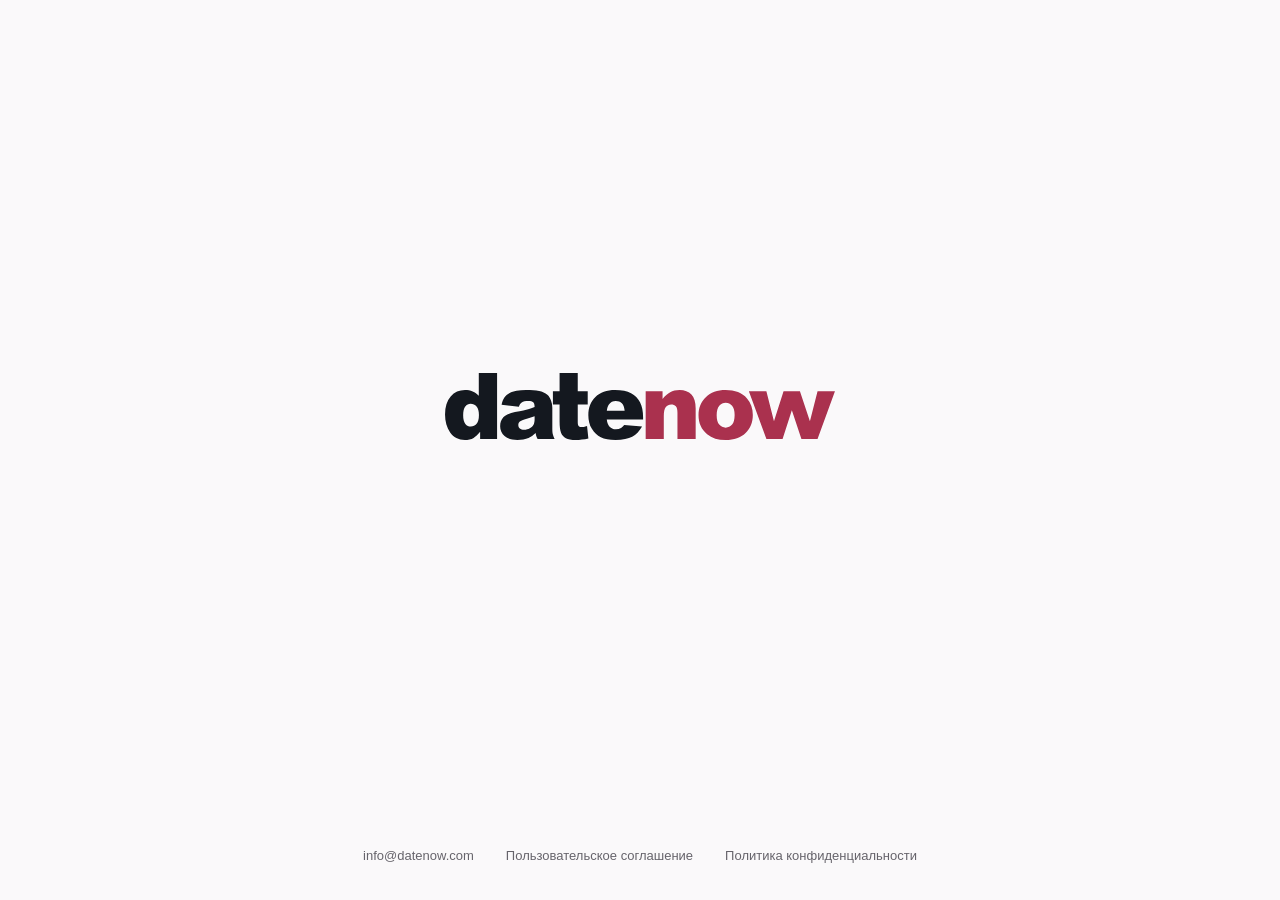
==== index.html @ a192b862 "Publish the previously deployed DateNow website" ====
<!doctype html>
<html lang="ru">
  <head>
    <meta charset="utf-8" />
    <meta name="viewport" content="width=device-width, initial-scale=1" />
    <meta name="color-scheme" content="light dark" />
    <meta name="theme-color" content="#faf9fa" />
    <meta
      name="description"
      content="DateNow. Поддержка, пользовательское соглашение и политика конфиденциальности."
    />
    <title>DateNow</title>
    <link rel="canonical" href="https://datenow.am/" />
    <link rel="stylesheet" href="/assets/landing.css" />
  </head>
  <body class="landing">
    <main class="brand" aria-label="DateNow">
      <picture>
        <source
          media="(prefers-color-scheme: dark)"
          srcset="/assets/datenow-logo-dark.svg"
        />
        <img
          src="/assets/datenow-logo.svg"
          alt="DateNow"
          width="392"
          height="68"
        />
      </picture>
    </main>
    <footer class="footer">
      <nav aria-label="Поддержка и документы">
        <a href="mailto:info@datenow.com">info@datenow.com</a>
        <a href="/terms/">Пользовательское соглашение</a>
        <a href="/privacy/">Политика конфиденциальности</a>
      </nav>
    </footer>
  </body>
</html>
---- assets/landing.css ----
:root {
  color-scheme: light dark;
  --background: #faf9fa;
  --text: #14181f;
  --muted: #66646b;
  --accent: #aa314e;
  --line: #e8e5e8;
  font-family: -apple-system, BlinkMacSystemFont, 'Segoe UI', sans-serif;
  background: var(--background);
  color: var(--text);
}

* {
  box-sizing: border-box;
}

body {
  margin: 0;
  min-height: 100vh;
  min-height: 100svh;
}

.landing {
  display: flex;
  flex-direction: column;
}

.brand {
  display: grid;
  flex: 1;
  place-items: center;
  padding: 80px 28px;
}

.brand picture {
  display: block;
  width: min(392px, 78vw);
}
.brand img {
  display: block;
  width: 100%;
  height: auto;
}

.footer {
  padding: 28px 24px max(28px, env(safe-area-inset-bottom));
}

.footer nav {
  display: flex;
  justify-content: center;
  align-items: center;
  flex-wrap: wrap;
  gap: 12px 32px;
}

a {
  color: var(--muted);
  text-decoration: none;
  text-underline-offset: 4px;
}

a:hover {
  color: var(--accent);
  text-decoration: underline;
}
a:focus-visible {
  outline: 2px solid var(--accent);
  outline-offset: 6px;
  border-radius: 2px;
}
.footer a {
  font-size: 13px;
  line-height: 1.6;
  padding: 5px 0;
}

.document {
  max-width: 720px;
  margin: 0 auto;
  padding: 56px 24px;
}
.document header {
  margin-bottom: 64px;
}
.document header img {
  width: 180px;
  height: auto;
}
.document h1 {
  font-size: clamp(26px, 5vw, 36px);
  line-height: 1.2;
  letter-spacing: -0.025em;
}
.document h2 {
  margin: 40px 0 16px;
  font-size: 22px;
  line-height: 1.35;
  letter-spacing: -0.015em;
}
.document p {
  font-size: 16px;
  line-height: 1.7;
  color: var(--muted);
}
.document .document-meta {
  margin-bottom: 8px;
  color: var(--accent);
  font-size: 14px;
  font-weight: 600;
}
.document a {
  overflow-wrap: anywhere;
}
.table-scroll {
  overflow-x: auto;
  margin: 24px 0;
}
.document table {
  width: 100%;
  border-collapse: collapse;
  text-align: left;
}
.document th,
.document td {
  border-bottom: 1px solid var(--line);
  padding: 12px 16px;
  vertical-align: top;
}
.document th {
  background: var(--line);
}
.document td p,
.document th p {
  margin: 0;
  font-size: 14px;
  color: var(--text);
}
.document .back {
  display: inline-block;
  margin-top: 32px;
  color: var(--accent);
}

@media (max-width: 600px) {
  .footer nav {
    flex-direction: column;
    gap: 3px;
  }
  .footer {
    padding-top: 16px;
  }
}

@media (prefers-color-scheme: dark) {
  :root {
    --background: #111318;
    --text: #f5f3f5;
    --muted: #aaa6b0;
    --accent: #c64b6b;
    --line: #2c2b32;
  }
}
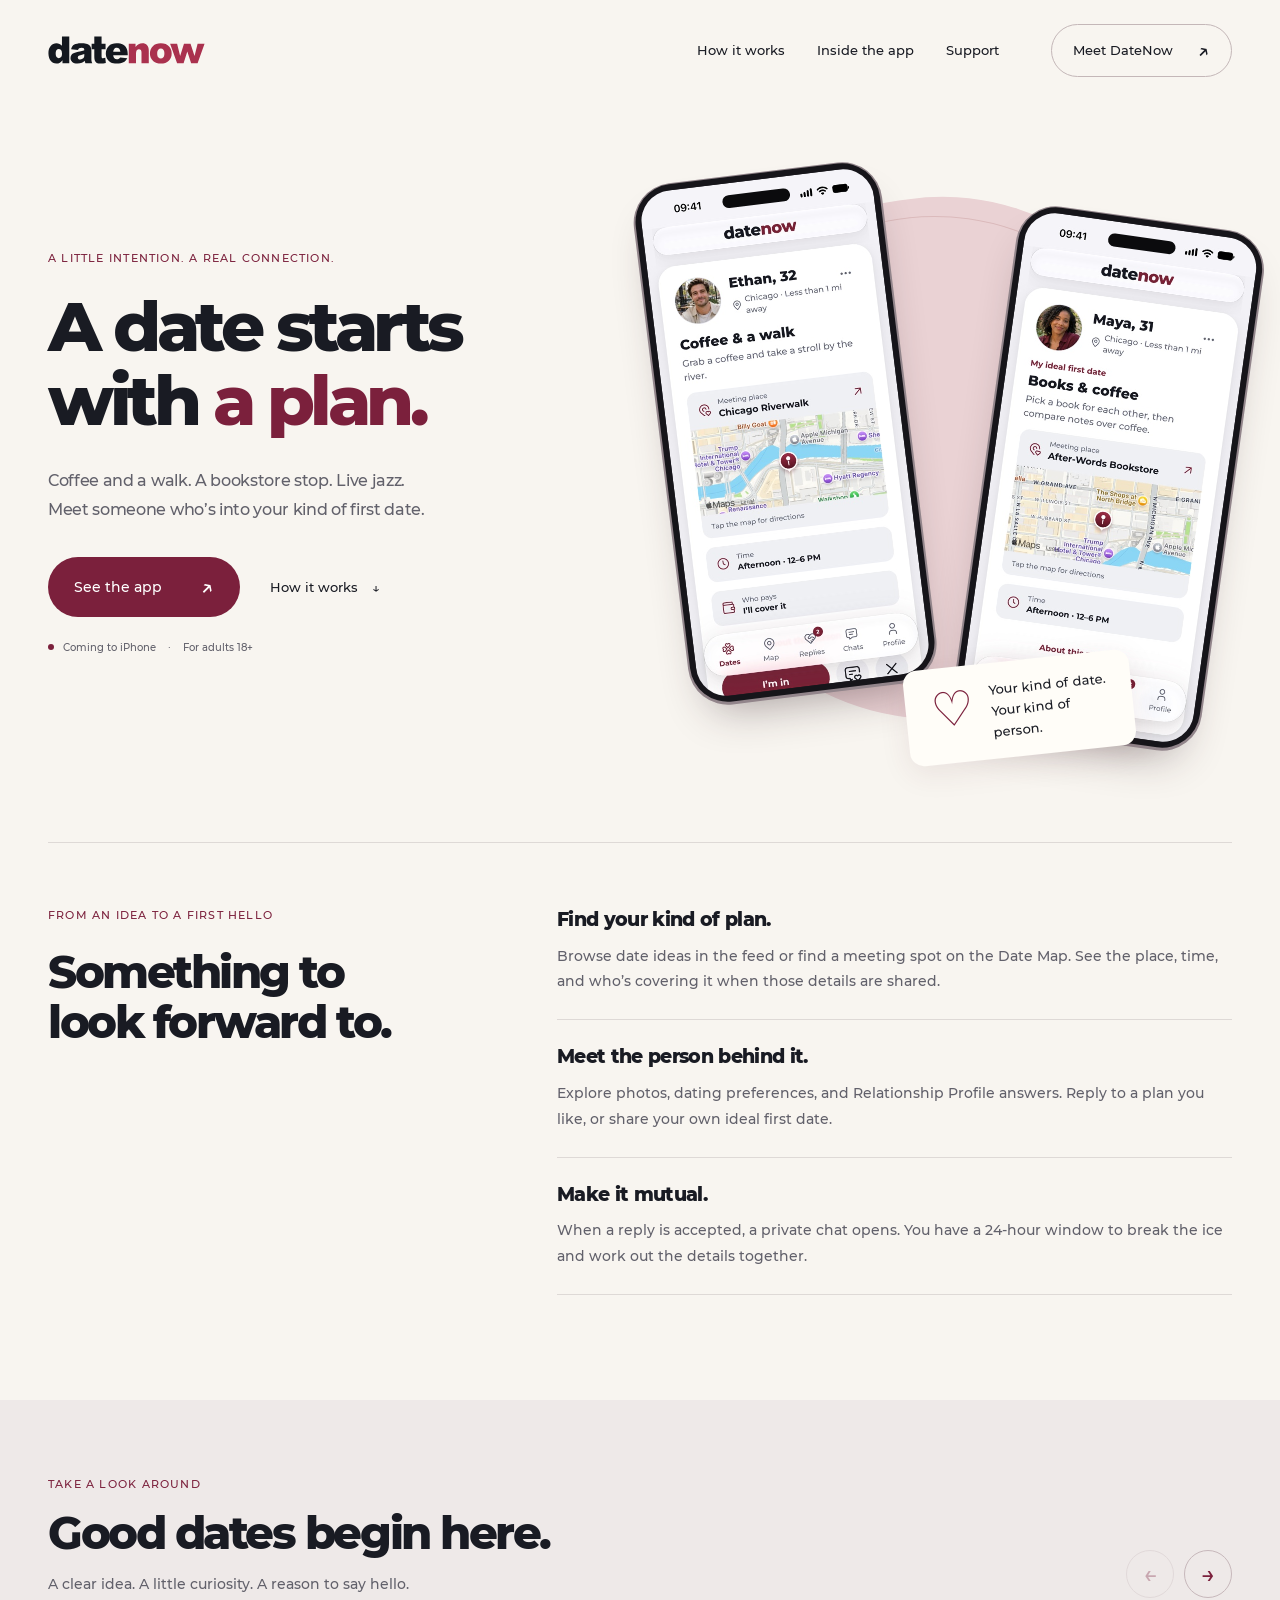
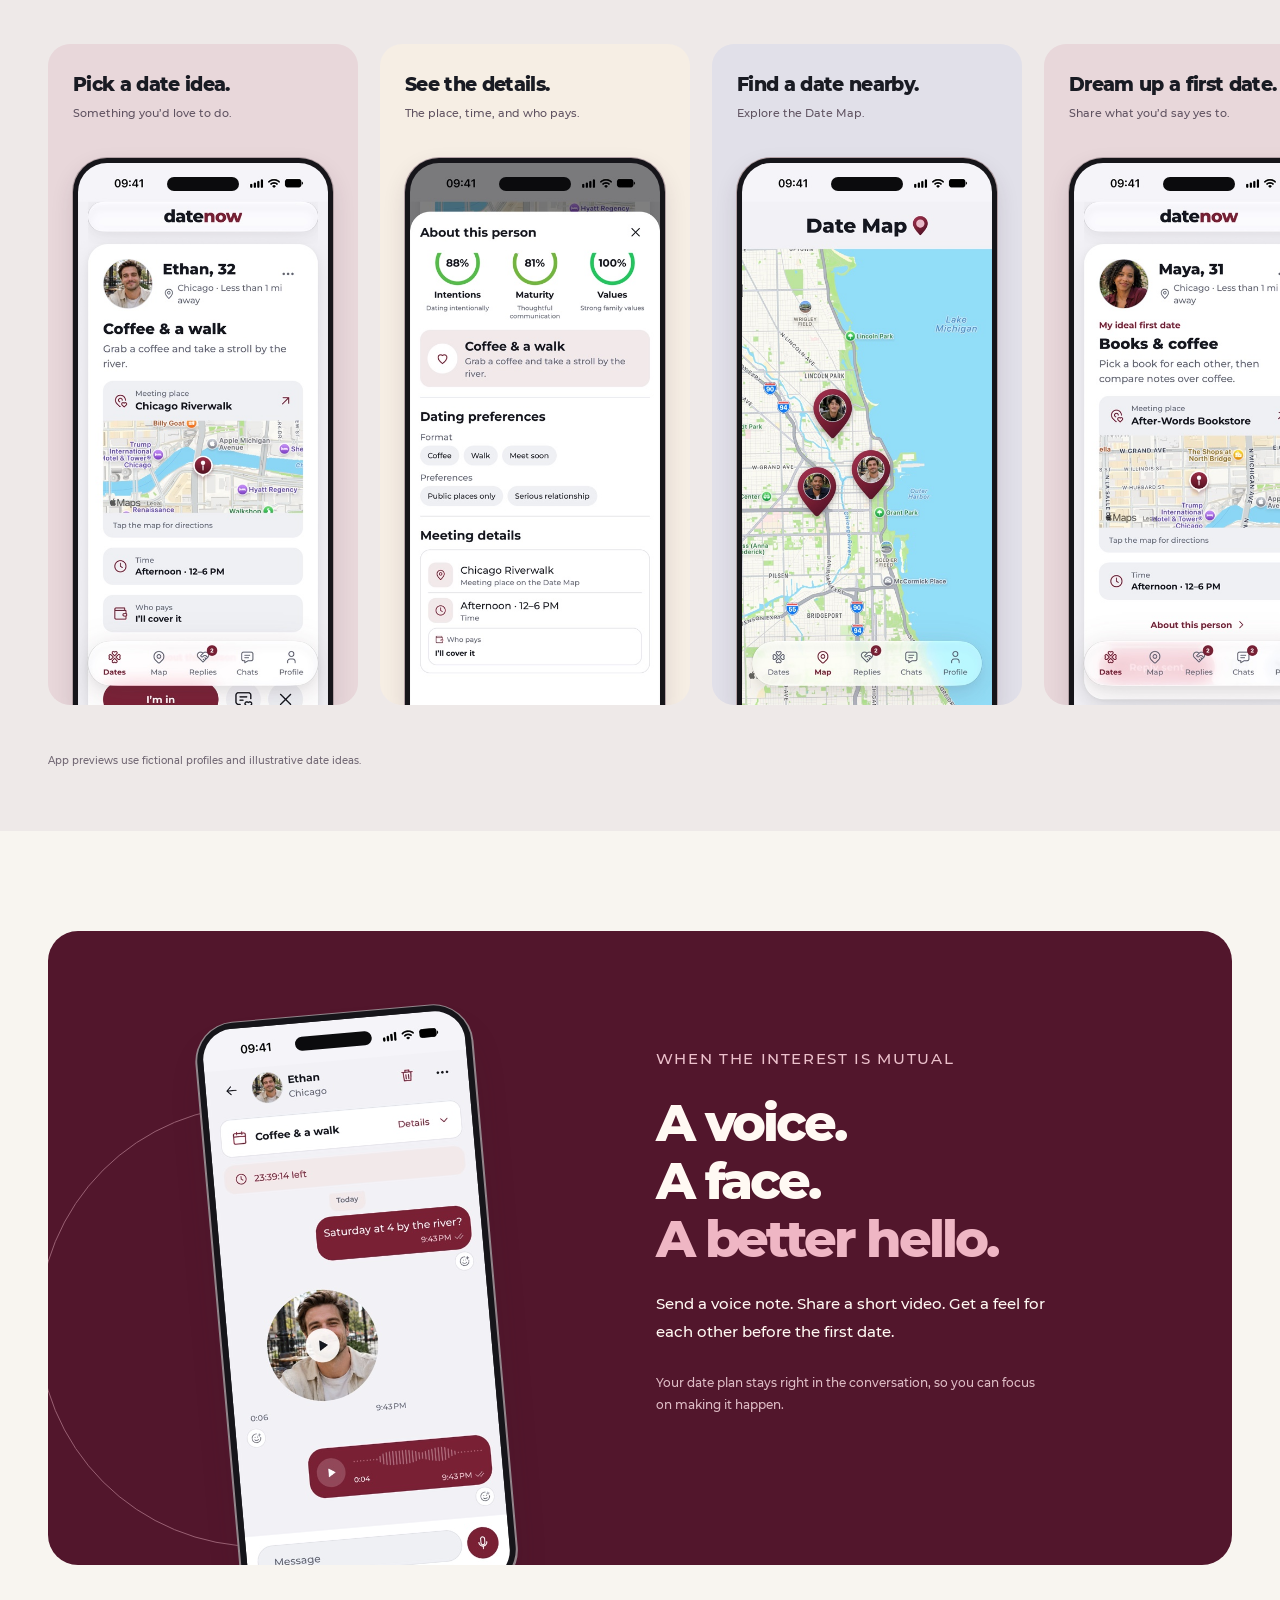
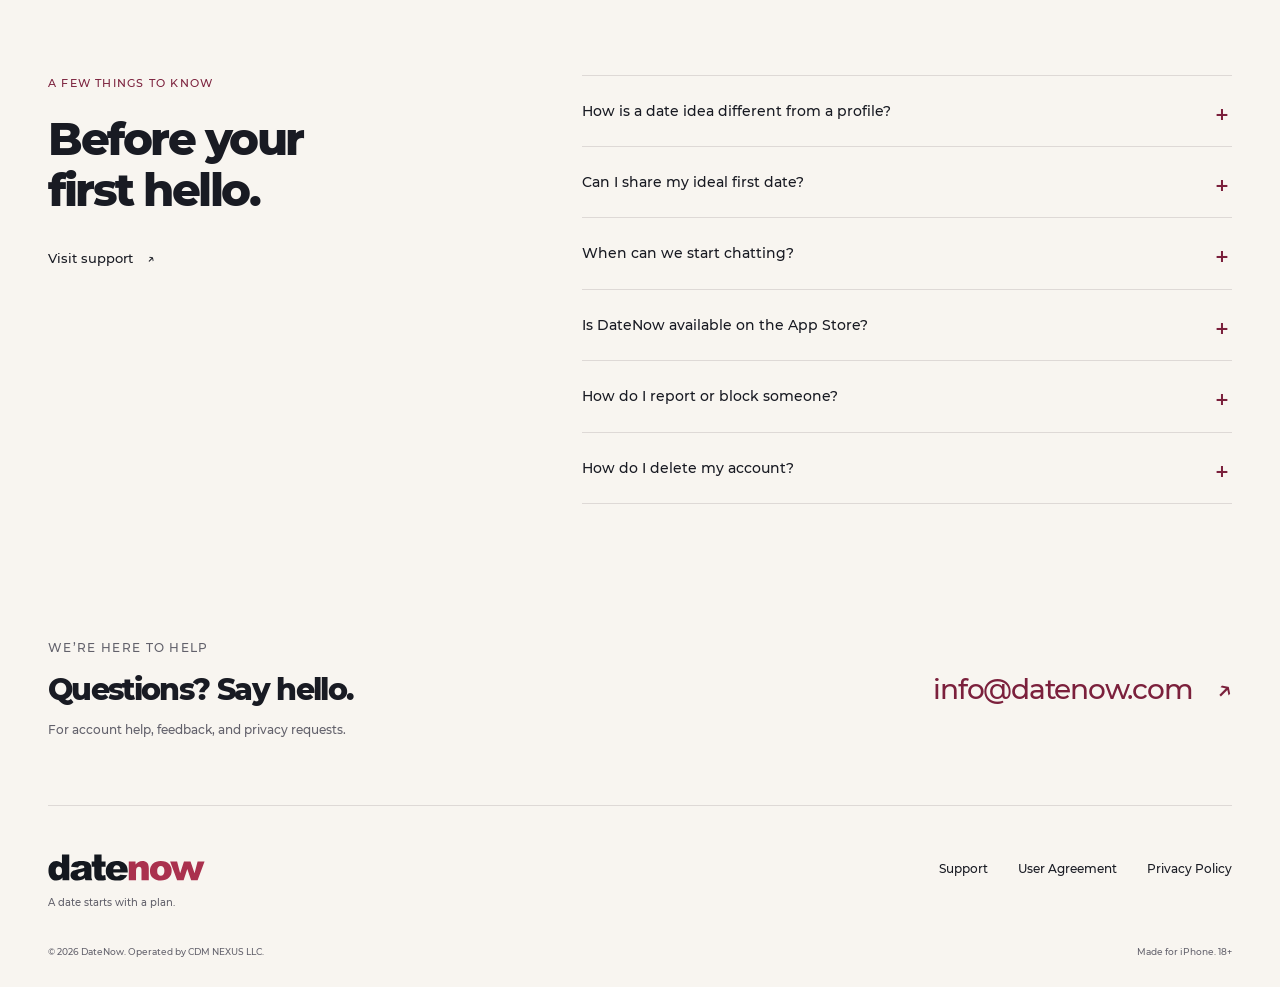
==== commit 6d0a6e98: "Publish English DateNow landing with native screenshots and support" ====
--- a/index.html
+++ b/index.html
@@ -1,39 +1,418 @@
 <!doctype html>
-<html lang="ru">
+<html lang="en-US">
   <head>
     <meta charset="utf-8" />
     <meta name="viewport" content="width=device-width, initial-scale=1" />
-    <meta name="color-scheme" content="light dark" />
-    <meta name="theme-color" content="#faf9fa" />
+    <meta name="theme-color" content="#f8f5f0" />
     <meta
       name="description"
-      content="DateNow. Поддержка, пользовательское соглашение и политика конфиденциальности."
+      content="A date starts with a plan. Discover first-date ideas, explore the Date Map, and connect through voice notes and video messages when the interest is mutual. Meet DateNow for iPhone."
     />
-    <title>DateNow</title>
+    <meta property="og:type" content="website" />
+    <meta property="og:title" content="DateNow — A date starts with a plan." />
+    <meta
+      property="og:description"
+      content="Find a first date you’d actually say yes to. See the plan, meet the person, and make it happen together."
+    />
+    <meta property="og:url" content="https://datenow.am/" />
+    <meta
+      property="og:image"
+      content="https://datenow.am/web-app-manifest-512x512.png"
+    />
+    <meta property="og:image:alt" content="DateNow app icon" />
+    <meta name="twitter:card" content="summary" />
+    <title>DateNow — A date starts with a plan.</title>
     <link rel="canonical" href="https://datenow.am/" />
-    <link rel="stylesheet" href="/assets/landing.css" />
+    <link rel="icon" href="/favicon.svg" type="image/svg+xml" />
+    <link rel="apple-touch-icon" href="/apple-touch-icon.png" />
+    <link
+      rel="preload"
+      href="/assets/fonts/montserrat-extrabold.ttf"
+      as="font"
+      type="font/ttf"
+      crossorigin
+    />
+    <link rel="stylesheet" href="/assets/site.css?v=20261118" />
+    <script src="/assets/site.js?v=20261118" defer></script>
   </head>
-  <body class="landing">
-    <main class="brand" aria-label="DateNow">
-      <picture>
-        <source
-          media="(prefers-color-scheme: dark)"
-          srcset="/assets/datenow-logo-dark.svg"
-        />
-        <img
+  <body>
+    <a class="skip-link" href="#main">Skip to content</a>
+    <header class="site-header">
+      <a class="logo" href="/" aria-label="DateNow home"
+        ><img
           src="/assets/datenow-logo.svg"
           alt="DateNow"
-          width="392"
-          height="68"
-        />
-      </picture>
+          width="157"
+          height="28"
+      /></a>
+      <nav class="main-nav" aria-label="Main navigation">
+        <a href="/#how-it-works">How it works</a
+        ><a href="/#inside">Inside the app</a><a href="/support/">Support</a>
+      </nav>
+      <a class="nav-action" href="/#inside"
+        >Meet DateNow <span aria-hidden="true">↗</span></a
+      >
+    </header>
+    <main id="main">
+      <section class="hero section-width" aria-labelledby="hero-title">
+        <div class="hero-copy">
+          <p class="eyebrow">A little intention. A real connection.</p>
+          <h1 id="hero-title">A date starts<br />with <span>a plan.</span></h1>
+          <p class="hero-intro">
+            Coffee and a walk. A bookstore stop. Live jazz.<br
+              class="desktop-break"
+            />
+            Meet someone who’s into your kind of first date.
+          </p>
+          <div class="hero-actions">
+            <a class="button" href="#inside"
+              >See the app <span aria-hidden="true">↗</span></a
+            ><a class="text-link" href="#how-it-works"
+              >How it works <span aria-hidden="true">↓</span></a
+            >
+          </div>
+          <p class="availability">
+            <span class="availability-dot" aria-hidden="true"></span> Coming to
+            iPhone
+            <span class="availability-separator" aria-hidden="true">·</span> For
+            adults 18+
+          </p>
+        </div>
+        <div
+          class="hero-art"
+          aria-label="DateNow first-date invitation and dream first-date screens"
+        >
+          <div class="hero-orbit" aria-hidden="true"></div>
+          <div class="device hero-device hero-device-back">
+            <img
+              src="/assets/screens/dream-date.jpg"
+              alt="Maya’s ideal first date, books and coffee, with a meeting place and time."
+              width="1000"
+              height="2174"
+              fetchpriority="high"
+            /><span class="device-island" aria-hidden="true"></span>
+          </div>
+          <div class="device hero-device hero-device-front">
+            <img
+              src="/assets/screens/date-ideas.jpg"
+              alt="Ethan’s coffee and a walk invitation, with a map, time, and who pays."
+              width="1000"
+              height="2174"
+              fetchpriority="high"
+            /><span class="device-island" aria-hidden="true"></span>
+          </div>
+          <div class="hero-note">
+            <span aria-hidden="true">♡</span> Your kind of date.<br />Your kind
+            of person.
+          </div>
+        </div>
+      </section>
+      <section
+        class="how section-width"
+        id="how-it-works"
+        aria-labelledby="how-title"
+      >
+        <div class="section-heading">
+          <p class="eyebrow">From an idea to a first hello</p>
+          <h2 id="how-title">Something to<br />look forward to.</h2>
+        </div>
+        <div class="steps">
+          <article>
+            <h3>Find your kind of plan.</h3>
+            <p>
+              Browse date ideas in the feed or find a meeting spot on the Date
+              Map. See the place, time, and who’s covering it when those details
+              are shared.
+            </p>
+          </article>
+          <article>
+            <h3>Meet the person behind it.</h3>
+            <p>
+              Explore photos, dating preferences, and Relationship Profile
+              answers. Reply to a plan you like, or share your own ideal first
+              date.
+            </p>
+          </article>
+          <article>
+            <h3>Make it mutual.</h3>
+            <p>
+              When a reply is accepted, a private chat opens. You have a 24-hour
+              window to break the ice and work out the details together.
+            </p>
+          </article>
+        </div>
+      </section>
+      <section class="inside" id="inside" aria-labelledby="inside-title">
+        <div class="section-width gallery-heading">
+          <div>
+            <p class="eyebrow">Take a look around</p>
+            <h2 id="inside-title">Good dates begin here.</h2>
+            <p class="section-intro">
+              A clear idea. A little curiosity. A reason to say hello.
+            </p>
+          </div>
+          <div
+            class="gallery-controls"
+            aria-label="Screenshot gallery controls"
+          >
+            <button
+              class="gallery-arrow"
+              type="button"
+              data-gallery-direction="-1"
+              aria-label="Previous screenshots"
+              aria-controls="screenshots"
+            >
+              ←</button
+            ><button
+              class="gallery-arrow"
+              type="button"
+              data-gallery-direction="1"
+              aria-label="Next screenshots"
+              aria-controls="screenshots"
+            >
+              →
+            </button>
+          </div>
+        </div>
+        <div
+          class="gallery"
+          id="screenshots"
+          tabindex="0"
+          role="region"
+          aria-label="Seven DateNow app screenshots. Scroll horizontally to explore."
+        >
+          <figure class="screen-card rose">
+            <div class="screen-card-title">
+              <h3>Pick a date idea.</h3>
+              <p>Something you’d love to do.</p>
+            </div>
+            <div class="device gallery-device">
+              <img
+                src="/assets/screens/date-ideas.jpg"
+                alt="The Dates feed showing Ethan’s coffee and a walk invitation."
+                width="1000"
+                height="2174"
+                loading="lazy"
+              /><span class="device-island" aria-hidden="true"></span>
+            </div>
+          </figure>
+          <figure class="screen-card cream">
+            <div class="screen-card-title">
+              <h3>See the details.</h3>
+              <p>The place, time, and who pays.</p>
+            </div>
+            <div class="device gallery-device">
+              <img
+                src="/assets/screens/date-details.jpg"
+                alt="Date details with dating preferences, meeting place, time, and payment preference."
+                width="1000"
+                height="2174"
+                loading="lazy"
+              /><span class="device-island" aria-hidden="true"></span>
+            </div>
+          </figure>
+          <figure class="screen-card lavender">
+            <div class="screen-card-title">
+              <h3>Find a date nearby.</h3>
+              <p>Explore the Date Map.</p>
+            </div>
+            <div class="device gallery-device">
+              <img
+                src="/assets/screens/date-map.jpg"
+                alt="The Date Map with profile pins marking first-date meeting places."
+                width="1000"
+                height="2174"
+                loading="lazy"
+              /><span class="device-island" aria-hidden="true"></span>
+            </div>
+          </figure>
+          <figure class="screen-card rose">
+            <div class="screen-card-title">
+              <h3>Dream up a first date.</h3>
+              <p>Share what you’d say yes to.</p>
+            </div>
+            <div class="device gallery-device">
+              <img
+                src="/assets/screens/dream-date.jpg"
+                alt="Maya’s ideal first date, books and coffee at a bookstore."
+                width="1000"
+                height="2174"
+                loading="lazy"
+              /><span class="device-island" aria-hidden="true"></span>
+            </div>
+          </figure>
+          <figure class="screen-card cream">
+            <div class="screen-card-title">
+              <h3>Get to know them.</h3>
+              <p>There’s a person behind the plan.</p>
+            </div>
+            <div class="device gallery-device">
+              <img
+                src="/assets/screens/profile.jpg"
+                alt="Nina’s profile, photos, interests, and Relationship Profile answers."
+                width="1000"
+                height="2174"
+                loading="lazy"
+              /><span class="device-island" aria-hidden="true"></span>
+            </div>
+          </figure>
+          <figure class="screen-card lavender">
+            <div class="screen-card-title">
+              <h3>See who’s interested.</h3>
+              <p>Choose who you’d like to meet.</p>
+            </div>
+            <div class="device gallery-device">
+              <img
+                src="/assets/screens/replies.jpg"
+                alt="Incoming replies with options to accept or decline an invitation to connect."
+                width="1000"
+                height="2174"
+                loading="lazy"
+              /><span class="device-island" aria-hidden="true"></span>
+            </div>
+          </figure>
+          <figure class="screen-card rose">
+            <div class="screen-card-title">
+              <h3>Say a better hello.</h3>
+              <p>Voice notes. Video messages. You.</p>
+            </div>
+            <div class="device gallery-device">
+              <img
+                src="/assets/screens/chat.jpg"
+                alt="A mutual chat with a text message, a circular video message, and a voice note."
+                width="1000"
+                height="2174"
+                loading="lazy"
+              /><span class="device-island" aria-hidden="true"></span>
+            </div>
+          </figure>
+        </div>
+        <p class="gallery-note section-width">
+          App previews use fictional profiles and illustrative date ideas.
+        </p>
+      </section>
+      <section class="chat-section section-width" aria-labelledby="chat-title">
+        <div class="chat-art">
+          <div class="device chat-device">
+            <img
+              src="/assets/screens/chat.jpg"
+              alt="DateNow chat showing a video message and an audio message alongside the date plan."
+              width="1000"
+              height="2174"
+              loading="lazy"
+            /><span class="device-island" aria-hidden="true"></span>
+          </div>
+        </div>
+        <div class="chat-copy">
+          <p class="eyebrow">When the interest is mutual</p>
+          <h2 id="chat-title">
+            A voice.<br />A face.<br /><span>A better hello.</span>
+          </h2>
+          <p>
+            Send a voice note. Share a short video. Get a feel for each other
+            before the first date.
+          </p>
+          <p class="chat-detail">
+            Your date plan stays right in the conversation, so you can focus on
+            making it happen.
+          </p>
+        </div>
+      </section>
+      <section class="faq-section section-width" aria-labelledby="faq-title">
+        <div>
+          <p class="eyebrow">A few things to know</p>
+          <h2 id="faq-title">Before your<br />first hello.</h2>
+          <a class="text-link" href="/support/"
+            >Visit support <span aria-hidden="true">↗</span></a
+          >
+        </div>
+        <div class="faq-list">
+          <details>
+            <summary>How is a date idea different from a profile?</summary>
+            <p>
+              A date idea gives you something specific to respond to, such as
+              coffee and a walk or a visit to a bookstore. You can still explore
+              the person’s photos, preferences, and Relationship Profile before
+              deciding.
+            </p>
+          </details>
+          <details>
+            <summary>Can I share my ideal first date?</summary>
+            <p>
+              Yes. Create a date card with the first date you’d love to go on.
+              Other people can respond to your idea, and you choose whose reply
+              to accept.
+            </p>
+          </details>
+          <details>
+            <summary>When can we start chatting?</summary>
+            <p>
+              A private chat opens when a reply is accepted. The 24-hour chat
+              window gives you time to exchange messages and agree on your date.
+            </p>
+          </details>
+          <details>
+            <summary>Is DateNow available on the App Store?</summary>
+            <p>
+              DateNow is currently being tested on iPhone. We’ll share the
+              public App Store link here when it’s available. DateNow is for
+              adults 18 and older.
+            </p>
+          </details>
+          <details>
+            <summary>How do I report or block someone?</summary>
+            <p>
+              Open the menu on a person’s date card to report or block them. For
+              help with a safety concern, contact
+              <a href="mailto:info@datenow.com">info@datenow.com</a>.
+            </p>
+          </details>
+          <details>
+            <summary>How do I delete my account?</summary>
+            <p>
+              In the app, open Profile, select Edit profile, and scroll to the
+              Account section. Choose Delete account and confirm. See
+              <a href="/support/#account">account support</a> for more
+              information.
+            </p>
+          </details>
+        </div>
+      </section>
+      <section
+        class="contact-section section-width"
+        id="support"
+        aria-labelledby="support-title"
+      >
+        <div>
+          <p class="eyebrow">We’re here to help</p>
+          <h2 id="support-title">Questions? Say hello.</h2>
+          <p>For account help, feedback, and privacy requests.</p>
+        </div>
+        <a class="contact-email" href="mailto:info@datenow.com"
+          >info@datenow.com <span aria-hidden="true">↗</span></a
+        >
+      </section>
     </main>
-    <footer class="footer">
-      <nav aria-label="Поддержка и документы">
-        <a href="mailto:info@datenow.com">info@datenow.com</a>
-        <a href="/terms/">Пользовательское соглашение</a>
-        <a href="/privacy/">Политика конфиденциальности</a>
+    <footer class="site-footer section-width">
+      <div class="footer-brand">
+        <a class="logo" href="/" aria-label="DateNow home"
+          ><img
+            src="/assets/datenow-logo.svg"
+            alt="DateNow"
+            width="157"
+            height="28"
+            loading="lazy"
+        /></a>
+        <p>A date starts with a plan.</p>
+      </div>
+      <nav aria-label="Support and legal">
+        <a href="/support/">Support</a><a href="/terms/">User Agreement</a
+        ><a href="/privacy/">Privacy Policy</a>
       </nav>
+      <div class="footer-bottom">
+        <span>© 2026 DateNow. Operated by CDM NEXUS LLC.</span
+        ><span>Made for iPhone. 18+</span>
+      </div>
     </footer>
   </body>
 </html>
--- a/assets/site.css
+++ b/assets/site.css
@@ -0,0 +1,938 @@
+@font-face {
+  font-family: Montserrat;
+  src: url('/assets/fonts/montserrat-medium.ttf') format('truetype');
+  font-weight: 400 600;
+  font-display: swap;
+}
+@font-face {
+  font-family: Montserrat;
+  src: url('/assets/fonts/montserrat-extrabold.ttf') format('truetype');
+  font-weight: 700 900;
+  font-display: swap;
+}
+:root {
+  color-scheme: light;
+  --ink: #191b23;
+  --muted: #62616b;
+  --wine: #7b203c;
+  --paper: #f8f5f0;
+  --line: #ded9d6;
+  font-family:
+    Montserrat,
+    -apple-system,
+    BlinkMacSystemFont,
+    sans-serif;
+  font-synthesis: none;
+  color: var(--ink);
+  background: var(--paper);
+  scroll-behavior: smooth;
+  scroll-padding-top: 96px;
+}
+* {
+  box-sizing: border-box;
+}
+body {
+  margin: 0;
+}
+img {
+  display: block;
+  max-width: 100%;
+  height: auto;
+}
+a {
+  color: inherit;
+  text-decoration: none;
+}
+button {
+  font: inherit;
+}
+a,
+button,
+summary {
+  -webkit-tap-highlight-color: transparent;
+}
+a:focus-visible,
+button:focus-visible,
+summary:focus-visible,
+[tabindex]:focus-visible {
+  outline: 3px solid var(--wine);
+  outline-offset: 6px;
+}
+a:hover {
+  text-decoration: underline;
+  text-underline-offset: 5px;
+}
+button,
+summary {
+  cursor: pointer;
+}
+.section-width {
+  width: min(1240px, calc(100% - 96px));
+  margin-inline: auto;
+}
+.skip-link {
+  position: absolute;
+  top: -100px;
+  left: 20px;
+  z-index: 20;
+  background: white;
+  padding: 16px;
+  border-radius: 12px;
+}
+.skip-link:focus {
+  top: 15px;
+}
+.site-header {
+  max-width: 1440px;
+  margin: auto;
+  height: 100px;
+  padding: 0 48px;
+  display: flex;
+  align-items: center;
+  justify-content: space-between;
+  gap: 28px;
+}
+.logo {
+  flex-shrink: 0;
+}
+.logo img {
+  width: 157px;
+  height: auto;
+}
+.main-nav {
+  display: flex;
+  align-items: center;
+  gap: 32px;
+  margin-left: auto;
+  font-size: 13px;
+}
+.nav-action {
+  display: flex;
+  align-items: center;
+  gap: 24px;
+  padding: 15px 21px;
+  border: 1px solid #c4b7b8;
+  border-radius: 30px;
+  margin-left: 24px;
+  font-size: 13px;
+}
+.nav-action span {
+  font-size: 21px;
+  line-height: 1;
+}
+.hero {
+  min-height: 740px;
+  display: grid;
+  grid-template-columns: 1fr 1fr;
+  align-items: center;
+  gap: 20px;
+  padding: 42px 0 80px;
+}
+.eyebrow {
+  color: var(--wine);
+  font-size: 11px;
+  font-weight: 600;
+  letter-spacing: 0.11em;
+  text-transform: uppercase;
+  line-height: 1.6;
+  margin: 0 0 22px;
+}
+h1,
+h2,
+h3,
+p {
+  margin-top: 0;
+}
+h1,
+h2,
+h3 {
+  font-weight: 800;
+}
+h1 {
+  font-size: clamp(52px, 5.4vw, 78px);
+  line-height: 1.07;
+  letter-spacing: -0.065em;
+  margin-bottom: 28px;
+}
+h1 span {
+  color: var(--wine);
+}
+.hero-intro {
+  max-width: 510px;
+  font-size: 16px;
+  line-height: 1.85;
+  color: var(--muted);
+  margin-bottom: 32px;
+  letter-spacing: -0.02em;
+}
+.hero-actions {
+  display: flex;
+  align-items: center;
+  gap: 30px;
+}
+.button {
+  display: inline-flex;
+  align-items: center;
+  justify-content: space-between;
+  gap: 38px;
+  background: var(--wine);
+  color: white;
+  min-height: 56px;
+  padding: 16px 26px;
+  border-radius: 40px;
+  font-size: 14px;
+  transition:
+    background 0.2s,
+    transform 0.2s;
+}
+.button span {
+  font-size: 23px;
+}
+.button:hover {
+  background: #5b1730;
+  text-decoration: none;
+  transform: translateY(-2px);
+}
+.text-link {
+  font-size: 13px;
+  display: inline-flex;
+  align-items: center;
+  gap: 14px;
+  padding-block: 12px;
+}
+.availability {
+  display: flex;
+  gap: 9px;
+  align-items: center;
+  color: var(--muted);
+  font-size: 10px;
+  margin: 24px 0 0;
+}
+.availability-dot {
+  width: 6px;
+  height: 6px;
+  background: var(--wine);
+  border-radius: 50%;
+}
+.availability-separator {
+  margin: 0 3px;
+}
+.hero-art {
+  height: 620px;
+  position: relative;
+  isolation: isolate;
+}
+.hero-art::before {
+  content: '';
+  position: absolute;
+  background: #ead2d4;
+  width: 88%;
+  height: 84%;
+  border-radius: 50% 48% 46% 50%;
+  top: 9%;
+  left: 5%;
+  transform: rotate(-8deg);
+  z-index: -2;
+}
+.hero-orbit {
+  position: absolute;
+  top: 12%;
+  left: 8%;
+  width: 82%;
+  height: 76%;
+  border: 1px solid #dbbabb;
+  border-radius: 50%;
+  transform: rotate(8deg);
+  z-index: -1;
+}
+.device {
+  position: relative;
+  background: #16151a;
+  padding: 6px;
+  border-radius: 38px;
+  box-shadow:
+    0 1px 0 2px #92858b,
+    0 25px 45px -20px #35212670;
+  overflow: hidden;
+}
+.device img {
+  width: 100%;
+  border-radius: 31px;
+}
+.device-island {
+  position: absolute;
+  top: 3.5%;
+  left: 36%;
+  width: 28%;
+  height: 2.4%;
+  border-radius: 20px;
+  background: #0b0b0d;
+}
+.hero-device {
+  position: absolute;
+  width: 246px;
+}
+.hero-device-front {
+  top: 30px;
+  left: 2%;
+  transform: rotate(-7deg);
+}
+.hero-device-back {
+  top: 75px;
+  right: 0;
+  transform: rotate(8deg);
+}
+.hero-note {
+  position: absolute;
+  background: #fffdf8;
+  padding: 17px 25px;
+  bottom: 6px;
+  right: 17%;
+  border-radius: 14px;
+  font-size: 13px;
+  line-height: 1.6;
+  transform: rotate(-6deg);
+  box-shadow: 0 8px 30px #5c273a18;
+}
+.hero-note span {
+  float: left;
+  color: var(--wine);
+  font:
+    48px/1.1 Georgia,
+    serif;
+  margin-right: 17px;
+}
+h2 {
+  font-size: clamp(32px, 3.5vw, 48px);
+  line-height: 1.13;
+  letter-spacing: -0.055em;
+  margin-bottom: 22px;
+}
+.how {
+  padding: 64px 0 105px;
+  border-top: 1px solid var(--line);
+  display: grid;
+  grid-template-columns: 1fr 1.65fr;
+  gap: 100px;
+}
+.steps article {
+  border-bottom: 1px solid var(--line);
+  padding: 0 0 24px;
+  margin-bottom: 24px;
+}
+.steps article:last-child {
+  margin-bottom: 0;
+}
+h3 {
+  font-size: 19px;
+  line-height: 1.4;
+  letter-spacing: -0.035em;
+  margin-bottom: 10px;
+}
+.steps p,
+.section-intro {
+  color: var(--muted);
+  font-size: 14px;
+  line-height: 1.85;
+  margin-bottom: 0;
+}
+.inside {
+  padding: 76px 0 62px;
+  background: #eee9e8;
+}
+.gallery-heading {
+  display: flex;
+  align-items: flex-end;
+  justify-content: space-between;
+  gap: 24px;
+  margin-bottom: 38px;
+}
+.gallery-heading .eyebrow {
+  margin-bottom: 14px;
+}
+.gallery-heading h2 {
+  margin-bottom: 14px;
+}
+.gallery-controls {
+  display: flex;
+  gap: 10px;
+  flex-shrink: 0;
+}
+.gallery-arrow {
+  background: transparent;
+  border: 1px solid #c7b8bb;
+  width: 48px;
+  height: 48px;
+  border-radius: 50%;
+  font-size: 24px;
+  color: var(--wine);
+  transition: background 0.2s;
+}
+.gallery-arrow:hover {
+  background: #fff9;
+}
+.gallery-arrow:disabled {
+  cursor: default;
+  opacity: 0.32;
+}
+.gallery {
+  display: flex;
+  gap: 22px;
+  overflow-x: auto;
+  overscroll-behavior-x: contain;
+  scroll-snap-type: x mandatory;
+  padding: 8px max(48px, calc((100% - 1240px) / 2)) 28px;
+  scroll-padding-inline: max(48px, calc((100% - 1240px) / 2));
+  scrollbar-width: thin;
+  scrollbar-color: #b3949b transparent;
+}
+.screen-card {
+  flex: 0 0 310px;
+  margin: 0;
+  border-radius: 22px;
+  padding: 28px 25px 0;
+  overflow: hidden;
+  scroll-snap-align: start;
+}
+.rose {
+  background: #e8d7da;
+}
+.cream {
+  background: #f6eee4;
+}
+.lavender {
+  background: #e1e0e9;
+}
+.screen-card-title {
+  min-height: 86px;
+}
+.screen-card-title h3 {
+  font-size: 19px;
+  margin-bottom: 6px;
+}
+.screen-card-title p {
+  font-size: 11px;
+  line-height: 1.6;
+  color: #5f5260;
+}
+.gallery-device {
+  border-radius: 34px 34px 0 0;
+  padding: 5px 5px 0;
+  margin-bottom: -2px;
+  box-shadow:
+    0 0 0 1px #b3a1a5,
+    0 10px 22px #3d233d25;
+}
+.gallery-device img {
+  border-radius: 29px 29px 0 0;
+}
+.gallery-note {
+  font-size: 10px;
+  line-height: 1.6;
+  color: #706672;
+  margin-top: 20px;
+  margin-bottom: 0;
+}
+.chat-section {
+  background: #52162c;
+  color: #fff9f3;
+  border-radius: 30px;
+  display: grid;
+  grid-template-columns: 0.9fr 1fr;
+  gap: 80px;
+  margin-top: 100px;
+  padding: 64px 90px 0;
+  overflow: hidden;
+}
+.chat-art {
+  align-self: end;
+  position: relative;
+  padding-top: 18px;
+  height: 570px;
+}
+.chat-art::before {
+  content: '';
+  position: absolute;
+  width: 440px;
+  height: 440px;
+  border: 1px solid #996073;
+  border-radius: 50%;
+  top: 110px;
+  left: -100px;
+}
+.chat-device {
+  width: 275px;
+  transform: rotate(-5deg);
+  margin: 0 auto;
+}
+.chat-copy {
+  padding-top: 50px;
+  padding-bottom: 66px;
+  position: relative;
+}
+.chat-copy .eyebrow {
+  color: #ecc1cc;
+}
+.chat-copy h2 {
+  font-size: clamp(40px, 4vw, 58px);
+  letter-spacing: -0.06em;
+}
+.chat-copy h2 span {
+  color: #efb6c4;
+}
+.chat-copy p {
+  font-size: 15px;
+  line-height: 1.85;
+  max-width: 390px;
+}
+.chat-copy .chat-detail {
+  font-size: 12px;
+  color: #dfbdc6;
+  margin-top: 26px;
+}
+.faq-section {
+  display: grid;
+  grid-template-columns: 1fr 1.5fr;
+  gap: 100px;
+  padding: 110px 0 88px;
+}
+.faq-list {
+  border-top: 1px solid var(--line);
+}
+details {
+  border-bottom: 1px solid var(--line);
+}
+summary {
+  position: relative;
+  padding: 24px 32px 24px 0;
+  list-style: none;
+  font-size: 14px;
+  line-height: 1.6;
+}
+summary::-webkit-details-marker {
+  display: none;
+}
+summary::after {
+  content: '+';
+  position: absolute;
+  right: 3px;
+  top: 20px;
+  font-size: 24px;
+  font-weight: 400;
+  color: var(--wine);
+}
+details[open] summary::after {
+  content: '−';
+}
+details p {
+  color: var(--muted);
+  font-size: 13px;
+  line-height: 1.9;
+  padding-right: 25px;
+  margin-bottom: 24px;
+}
+details a,
+.support-article a {
+  text-decoration: underline;
+  text-underline-offset: 3px;
+  color: var(--wine);
+}
+.contact-section {
+  padding: 45px 0 65px;
+  display: flex;
+  align-items: center;
+  justify-content: space-between;
+  gap: 30px;
+  border-bottom: 1px solid var(--line);
+}
+.contact-section h2 {
+  font-size: 30px;
+  margin-bottom: 12px;
+}
+.contact-section .eyebrow {
+  margin-bottom: 14px;
+}
+.contact-section p {
+  font-size: 12px;
+  color: var(--muted);
+  margin-bottom: 0;
+  line-height: 1.8;
+}
+.contact-email {
+  font-size: clamp(17px, 2.3vw, 28px);
+  color: var(--wine);
+  letter-spacing: -0.045em;
+  display: flex;
+  align-items: center;
+  gap: 24px;
+}
+.site-footer {
+  padding-block: 48px 26px;
+  display: flex;
+  justify-content: space-between;
+  flex-wrap: wrap;
+  gap: 35px;
+}
+.footer-brand p {
+  margin-top: 15px;
+  margin-bottom: 0;
+  color: var(--muted);
+  font-size: 10px;
+}
+.site-footer nav {
+  display: flex;
+  flex-wrap: wrap;
+  gap: 20px 30px;
+  padding-top: 7px;
+  font-size: 12px;
+}
+.footer-bottom {
+  flex-basis: 100%;
+  display: flex;
+  justify-content: space-between;
+  gap: 24px;
+  color: var(--muted);
+  font-size: 9px;
+  line-height: 1.8;
+}
+.support-main {
+  max-width: 800px;
+  padding-top: 65px;
+  padding-bottom: 80px;
+}
+.support-main h1 {
+  font-size: clamp(40px, 5.4vw, 64px);
+}
+.support-main > p {
+  font-size: 16px;
+  line-height: 1.85;
+  color: var(--muted);
+}
+.support-main .button {
+  margin: 10px 0 32px;
+}
+.support-article {
+  padding-block: 28px;
+  border-top: 1px solid var(--line);
+}
+.support-article h2 {
+  font-size: 25px;
+  letter-spacing: -0.04em;
+}
+.support-article p,
+.support-article li {
+  color: var(--muted);
+  font-size: 14px;
+  line-height: 1.9;
+}
+.support-article li {
+  margin-block: 8px;
+}
+.support-article p:last-child {
+  margin-bottom: 0;
+}
+@media (max-width: 1150px) {
+  .section-width {
+    width: calc(100% - 64px);
+  }
+  .site-header {
+    padding-inline: 32px;
+  }
+  .main-nav {
+    gap: 22px;
+  }
+  .nav-action {
+    margin-left: 5px;
+  }
+  .hero {
+    min-height: 660px;
+    gap: 16px;
+  }
+  .hero-art {
+    height: 540px;
+  }
+  .hero-device {
+    width: 205px;
+  }
+  .hero-device-front {
+    left: 0;
+  }
+  .hero-device-back {
+    right: 0;
+  }
+  .hero-note {
+    right: 12%;
+    bottom: 0;
+    font-size: 11px;
+    padding: 14px 18px;
+  }
+  .how,
+  .faq-section {
+    gap: 60px;
+  }
+  .chat-section {
+    gap: 50px;
+    padding: 45px 60px 0;
+  }
+  .chat-device {
+    width: 250px;
+  }
+  .chat-art {
+    height: 540px;
+  }
+  .gallery {
+    padding-inline: 32px;
+    scroll-padding-inline: 32px;
+  }
+  .chat-copy {
+    padding-top: 40px;
+  }
+}
+@media (max-width: 800px) {
+  .section-width {
+    width: calc(100% - 40px);
+  }
+  .site-header {
+    padding-inline: 20px;
+    height: 84px;
+  }
+  .main-nav {
+    gap: 18px;
+  }
+  .main-nav a {
+    font-size: 11px;
+  }
+  .main-nav a:first-child {
+    display: none;
+  }
+  .nav-action {
+    display: none;
+  }
+  .logo img {
+    width: 142px;
+  }
+  .hero {
+    display: flex;
+    flex-direction: column;
+    align-items: stretch;
+    padding-top: 32px;
+    padding-bottom: 48px;
+    gap: 32px;
+  }
+  .hero-copy {
+    text-align: center;
+  }
+  .hero .eyebrow {
+    font-size: 9px;
+    margin-bottom: 18px;
+  }
+  h1 {
+    font-size: clamp(44px, 8.5vw, 68px);
+    margin-bottom: 22px;
+  }
+  .hero-intro {
+    font-size: 14px;
+    max-width: 460px;
+    margin-inline: auto;
+  }
+  .hero-actions,
+  .availability {
+    justify-content: center;
+  }
+  .hero-art {
+    width: 450px;
+    max-width: 100%;
+    height: 540px;
+    margin: 0 auto;
+  }
+  .hero-device {
+    width: 210px;
+  }
+  .hero-device-front {
+    left: 6%;
+    top: 10px;
+  }
+  .hero-device-back {
+    right: 4%;
+    top: 60px;
+  }
+  .hero-note {
+    bottom: 0;
+    right: 16%;
+  }
+  .hero-art::before {
+    top: 7%;
+    height: 85%;
+  }
+  .how {
+    padding: 44px 0 56px;
+    display: block;
+  }
+  .section-heading {
+    margin-bottom: 35px;
+  }
+  .section-heading h2 br,
+  .faq-section h2 br {
+    display: none;
+  }
+  .steps article {
+    padding-bottom: 20px;
+    margin-bottom: 22px;
+  }
+  .inside {
+    padding-top: 52px;
+    padding-bottom: 36px;
+  }
+  .gallery-heading {
+    align-items: flex-start;
+  }
+  .gallery-heading h2 {
+    font-size: 31px;
+  }
+  .gallery-heading .section-intro {
+    max-width: 340px;
+    font-size: 12px;
+  }
+  .gallery-controls {
+    display: none;
+  }
+  .gallery {
+    padding-inline: 20px;
+    scroll-padding-inline: 20px;
+    gap: 16px;
+  }
+  .screen-card {
+    flex-basis: min(310px, 84vw);
+  }
+  .gallery-note {
+    font-size: 9px;
+  }
+  .chat-section {
+    margin-top: 56px;
+    display: flex;
+    flex-direction: column-reverse;
+    gap: 0;
+    padding: 40px 28px 0;
+    border-radius: 22px;
+  }
+  .chat-copy {
+    padding: 0 0 25px;
+  }
+  .chat-copy h2 {
+    font-size: 44px;
+  }
+  .chat-copy p {
+    font-size: 14px;
+  }
+  .chat-art {
+    height: 490px;
+    width: 100%;
+    padding-top: 15px;
+  }
+  .chat-device {
+    width: 255px;
+  }
+  .faq-section {
+    display: block;
+    padding: 64px 0 38px;
+  }
+  .faq-section h2 {
+    max-width: 350px;
+  }
+  .faq-list {
+    margin-top: 20px;
+  }
+  .contact-section {
+    align-items: flex-start;
+    flex-direction: column;
+    padding: 30px 0 40px;
+    gap: 22px;
+  }
+  .contact-section h2 {
+    font-size: 27px;
+  }
+  .contact-email {
+    font-size: 24px;
+  }
+  .site-footer {
+    gap: 28px;
+    padding-top: 36px;
+  }
+  .site-footer nav {
+    flex-basis: 100%;
+    gap: 20px;
+    font-size: 11px;
+  }
+  .footer-bottom {
+    flex-direction: column;
+    gap: 8px;
+    font-size: 9px;
+  }
+  .support-main {
+    padding-top: 35px;
+  }
+}
+@media (max-width: 390px) {
+  .hero-actions .button {
+    gap: 20px;
+    padding-inline: 20px;
+    font-size: 12px;
+    white-space: nowrap;
+  }
+  .hero-actions .text-link {
+    font-size: 12px;
+    gap: 10px;
+    white-space: nowrap;
+  }
+  .main-nav a[href='/#inside'] {
+    display: none;
+  }
+  h1 {
+    font-size: 40px;
+  }
+  .hero-art {
+    height: 470px;
+  }
+  .hero-device {
+    width: 180px;
+    border-radius: 30px;
+    padding: 5px;
+  }
+  .hero-device img {
+    border-radius: 25px;
+  }
+  .hero-device-front {
+    left: 3%;
+  }
+  .hero-device-back {
+    right: 6%;
+  }
+  .hero-note {
+    bottom: 0;
+    right: 9%;
+  }
+  .hero-actions {
+    gap: 20px;
+  }
+  .desktop-break {
+    display: none;
+  }
+  .chat-art {
+    height: 460px;
+  }
+  .chat-device {
+    width: 235px;
+  }
+}
+@media (prefers-reduced-motion: reduce) {
+  :root {
+    scroll-behavior: auto;
+  }
+  .button,
+  .gallery-arrow {
+    transition: none;
+  }
+  .button:hover {
+    transform: none;
+  }
+}
